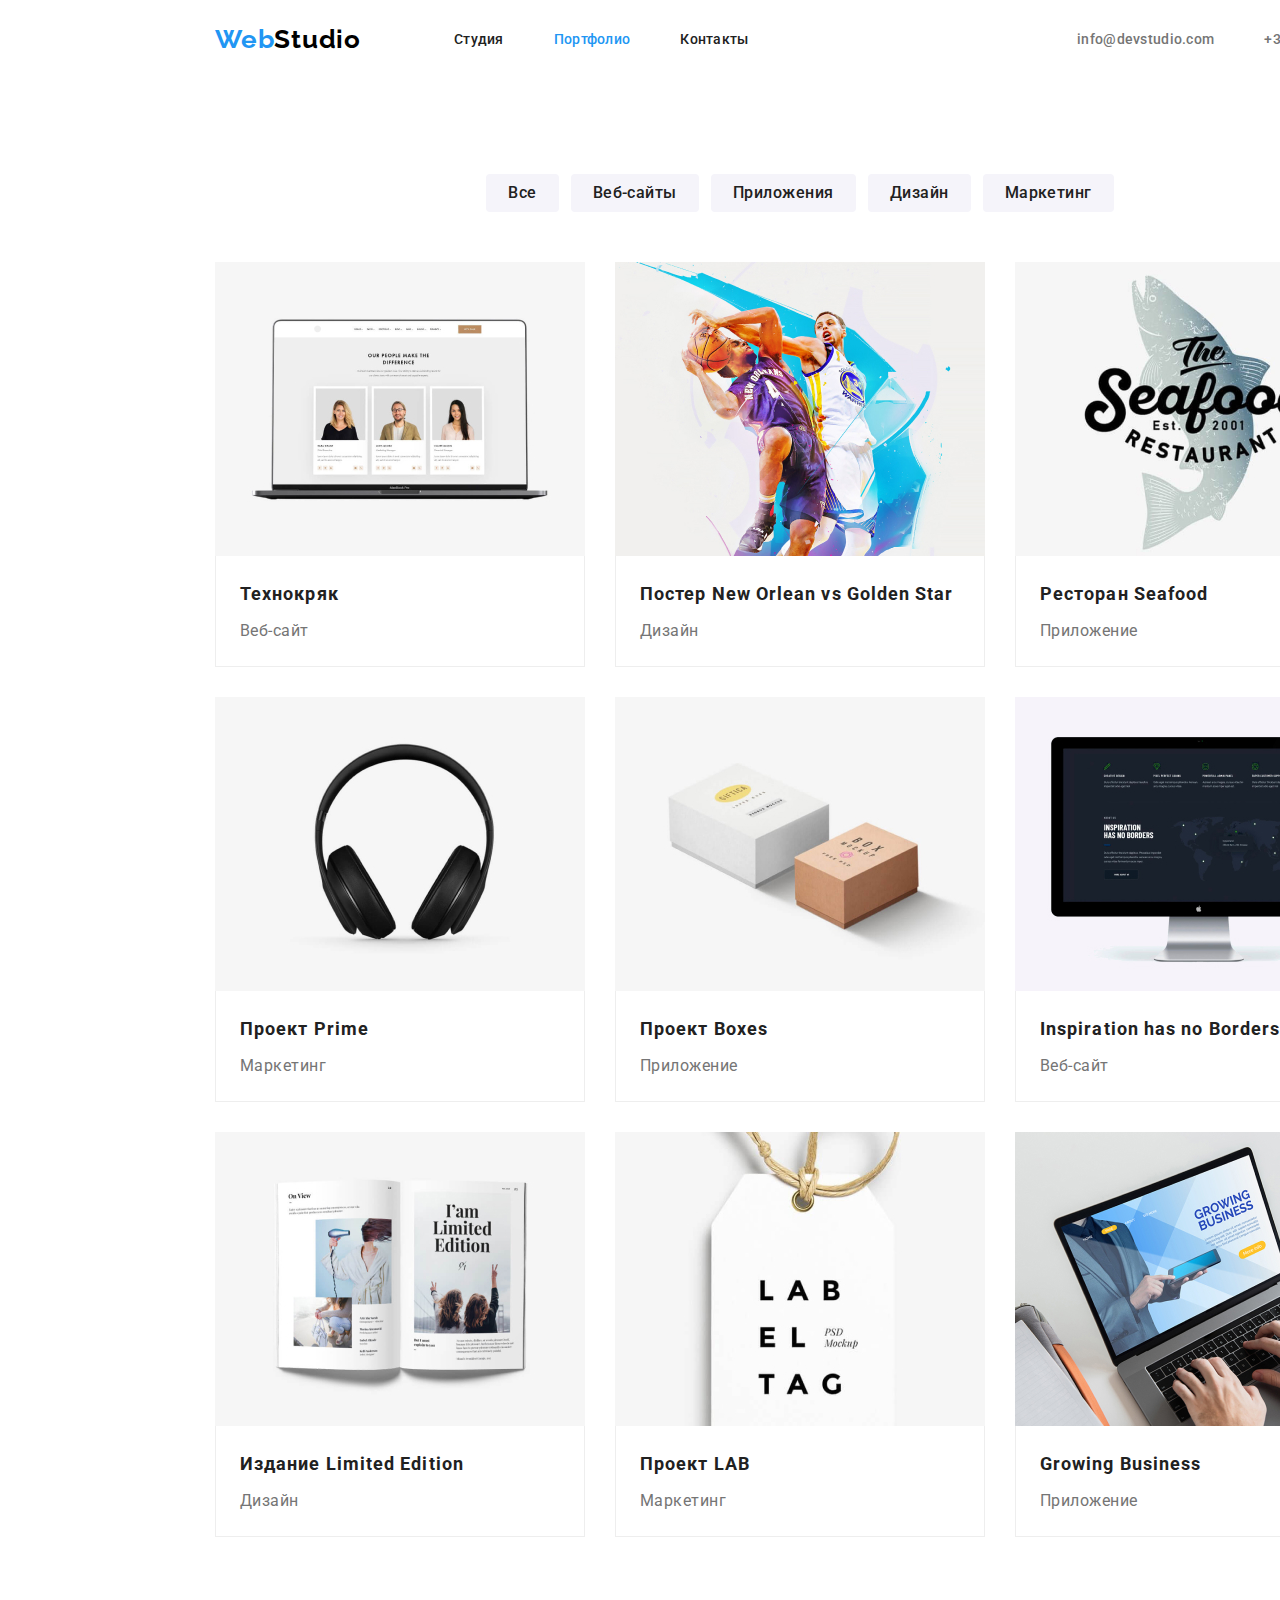
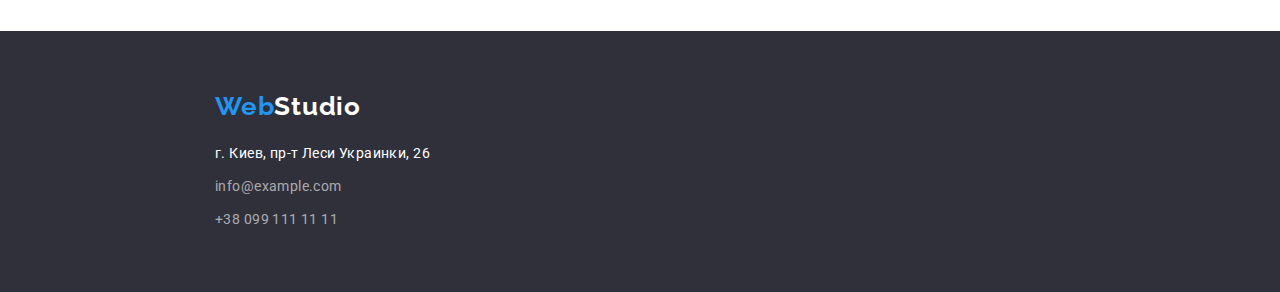
==== portfolio.html @ 9c1796bc "Перенесення файлів попереднього проекту" ====
<!DOCTYPE html>
<html lang="ru">
<head>
    <meta charset="UTF-8">
    <meta name="viewport" content="width=device-width, initial-scale=1.0">
    <title>WebStudio</title>
    <link rel="preconnect" href="https://fonts.gstatic.com">
    <link href="https://fonts.googleapis.com/css2?family=Raleway:wght@700&family=Roboto:wght@400;500;700;900&display=swap" rel="stylesheet">
    <link rel="stylesheet" href="https://cdnjs.cloudflare.com/ajax/libs/modern-normalize/1.0.0/modern-normalize.min.css" />
    <link rel="stylesheet" href="./css/styles.css">
</head>
    <body>
        <header class="header">
            <div class="container">
                <nav class="site-nav">
                    <a class="logo link" href="./" aria-label="Логотип сайта Веб Студио"><span class="logo-first">Web</span><span class="logo-second">Studio</span></a>
                    <ul class="navigation-list list">
                        <li class="navigation-list-item"><a class="navigation-list-link link" href="./index.html">Студия</a></li>
                        <li class="navigation-list-item"><a class="navigation-list-link active link" href="./portfolio.html">Портфолио</a></li>
                        <li class="navigation-list-item"><a class="navigation-list-link link" href="#">Контакты</a></li>
                    </ul>
                </nav>
                <address class="address">
                    <ul  class="address-list-header list">
                        <li class="address-list-item"><a class="address-list-link link" href="mailto:info@devstudio.com">info@devstudio.com </a></li>
                        <li class="address-list-item"><a class="address-list-link link" href="tel:+380961111111"> +38 096 111 11 11</a></li>
                    </ul>  
                </address>
            </div>
        </header>
        <main>
            <section class="portfolio-section">
                <div class="container">
                    <h1 class="visually-hidden">Наши работы</h1> <!--!!!!Після стилізації видалити атрибут hidden-->
                    <div class="portfolio-nav">
                        <button class="portfolio-button button" type="button">Все</button>
                        <button class="portfolio-button button" type="button">Веб-сайты</button>
                        <button class="portfolio-button button" type="button">Приложения</button>
                        <button class="portfolio-button button" type="button">Дизайн</button>
                        <button class="portfolio-button button" type="button">Маркетинг</button>               
                    </div>
                    <ul class="portfolio-list list">
                        <li class="portfolio-list-item">
                            <div class="portfolio-card-thumb">
                                <a class="portfolio-list-link link" href="#">
                                    <img class="portfolio-img" src="./images/portfolio/001_tehnokryak.jpg" alt="Сайт Технокряк" width="370">
                                    <!--<p class="portfolio-description">Технокряк это современная площадка распространения коронавируса.
                                        Компании используют эту платформу для цифрового шпионажа и
                                        атак на защищённые сервера конкурентов.
                                    </p> -->
                                    <div class="portfolio-card-content">
                                        <h2 class="portfolio-title">Технокряк</h2>
                                        <p class="portfolio-type">Веб-сайт</p>
                                    </div>
                                </a>
                            </div>
                        </li>
                        <li class="portfolio-list-item">
                            <div class="portfolio-card-thumb">
                                <a class="portfolio-list-link link" href="#">
                                    <img class="portfolio-img" src="./images/portfolio/002_new_orlean_vs_golden_star.jpg" alt="Постер" width="370">
                                    <!-- <p class="portfolio-description">
                                        Lorem ipsum dolor, sit amet consectetur adipisicing elit.
                                        Porro quos at voluptatem quis accusantium sunt esse libero
                                        laboriosam, itaque dolorem.
                                    </p> -->
                                    <div class="portfolio-card-content">
                                        <h2 class="portfolio-title">Постер New Orlean vs Golden Star</h2>
                                        <p class="portfolio-type">Дизайн</p>
                                    </div>
                                </a>
                            </div>
                        </li>
                        <li class="portfolio-list-item">
                            <div class="portfolio-card-thumb">
                                <a class="portfolio-list-link link" href="#">
                                    <img class="portfolio-img" src="./images/portfolio/003_seafood.jpg" alt="Ресторан Seafood" width="370">
                                    <!-- <p class="portfolio-description">
                                        Lorem ipsum dolor sit, amet consectetur adipisicing elit.
                                        Saepe, cum amet. Accusantium reprehenderit sapiente suscipit.
                                        Amet voluptatibus illum unde deleniti.
                                    </p>  -->
                                    <div class="portfolio-card-content">
                                        <h2 class="portfolio-title">Ресторан Seafood</h2>
                                        <p class="portfolio-type">Приложение</p>
                                    </div>
                                </a>
                            </div>
                        </li>
                        <li class="portfolio-list-item">
                            <div class="portfolio-card-thumb">
                                <a class="portfolio-list-link link" href="#">
                                    <img class="portfolio-img" src="./images/portfolio/004_prime.jpg" alt="Наушники" width="370">
                                    <!-- <p class="portfolio-description">
                                        Lorem ipsum dolor sit amet consectetur adipisicing elit.
                                        Ab corporis sed voluptas aut cupiditate repellendus non facere 
                                        saepe optio ipsum.
                                    </p> -->
                                    <div class="portfolio-card-content">
                                        <h2 class="portfolio-title">Проект Prime</h2>
                                        <p class="portfolio-type">Маркетинг</p>
                                    </div>
                                </a>
                            </div>
                        </li>
                        <li class="portfolio-list-item">
                            <div class="portfolio-card-thumb">
                                <a class="portfolio-list-link link" href="#">
                                    <img class="portfolio-img" src="./images/portfolio/005_boxes.jpg" alt="Боксы" width="370">
                                     <!-- <p class="portfolio-description">
                                        Lorem, ipsum dolor sit amet consectetur adipisicing elit.
                                        Sequi molestias expedita ratione quia dignissimos molestiae
                                        eius officia sed necessitatibus! Eum.
                                    </p> -->
                                    <div class="portfolio-card-content">
                                        <h2 class="portfolio-title">Проект Boxes</h2>
                                        <p class="portfolio-type">Приложение</p>
                                    </div>
                                </a>
                            </div>
                        </li>
                        <li class="portfolio-list-item">
                            <div class="portfolio-card-thumb">
                                <a class="portfolio-list-link link" href="">
                                    <img class="portfolio-img" src="./images/portfolio/006_Inspiration_has_no_borders.jpg" alt="Сайт Inspiration has no Borders" width="370">
                                    <!-- <p class="portfolio-description">Lorem ipsum dolor sit amet consectetur adipisicing elit.
                                        Neque dolores consequuntur quisquam facilis repudiandae
                                        alias molestias quas animi iste voluptatum!
                                    </p> -->
                                    <div class="portfolio-card-content">
                                        <h2 class="portfolio-title">Inspiration has no Borders</h2>
                                        <p class="portfolio-type">Веб-сайт</p>
                                    </div>
                                </a>
                            </div>
                        </li>
                        <li class="portfolio-list-item">
                            <div class="portfolio-card-thumb">
                                <a class="portfolio-list-link link" href="">
                                    <img class="portfolio-img" src="./images/portfolio/007_limited_edition.jpg" alt="Издание Limited Edition" width="370">
                                    <!-- <p class="portfolio-description">Lorem ipsum dolor sit amet consectetur, adipisicing elit. 
                                    Necessitatibus sit repudiandae quas non tempore ducimus 
                                    asperiores cum aperiam, error magni.
                                    </p> -->
                                    <div class="portfolio-card-content">
                                        <h2 class="portfolio-title">Издание Limited Edition</h2>
                                        <p class="portfolio-type">Дизайн</p>
                                    </div>
                                </a>
                            </div>
                        </li>
                        <li class="portfolio-list-item">
                            <div class="portfolio-card-thumb">
                                <a class="portfolio-list-link link" href="#">
                                    <img class="portfolio-img" src="./images/portfolio/008_lab.jpg" alt="Проект LAB" width="370">
                                    <!-- <p class="portfolio-description">Lorem ipsum dolor sit amet consectetur adipisicing elit.
                                         Vel quod similique rem necessitatibus fugit temporibus 
                                         reiciendis quia dicta autem rerum.
                                        </p> -->
                                    <div class="portfolio-card-content">
                                        <h2 class="portfolio-title">Проект LAB</h2>
                                        <p class="portfolio-type">Маркетинг</p>
                                    </div>
                                </a>
                            </div>
                        </li>
                        <li class="portfolio-list-item">
                            <div class="portfolio-card-thumb">
                                <a class="portfolio-list-link link" href="#">
                                    <img class="portfolio-img" src="./images/portfolio/009_growing_business.jpg" alt="Приложение Growing Business" width="370">
                                    <!-- <p class="portfolio-description">Lorem ipsum dolor sit amet consectetur adipisicing elit.
                                        Iusto molestiae vitae vero excepturi voluptatum numquam
                                        deleniti? Nostrum fuga incidunt quisquam!</p> -->
                                    <div class="portfolio-card-content">
                                        <h2 class="portfolio-title">Growing Business</h2>
                                        <p class="portfolio-type">Приложение</p>
                                    </div>
                                </a>
                            </div>
                        </li>
                    </ul>
                </div>
            </section>
        </main>
        <footer class="footer">
            <div class="container">
                <a  class="logo link" href="/" aria-label="Логотип сайта Веб Студио"><span class="logo-first">Web</span><span class="logo-second-dark">Studio</span></a>
                <address  class="address">
                    <ul class="addres-list-footer list">
                        <li class="addres-list-item"><a class="address-footer-link location link" href="https://goo.gl/maps/J2ixgFmDZ8d1wvZj8">г. Киев, пр-т Леси Украинки, 26</a></li>
                        <li class="addres-list-item"><a class="address-footer-link link" href="mailto:info@example.com">info@example.com</a></li>
                        <li class="addres-list-item"><a class="address-footer-link link" href="tel:+380991111111">+38 099 111 11 11</a></li>
                    </ul>
                </address>
            </div>
        </footer>
    </body>
</html>
---- css/styles.css ----
:root {
    --accent-color: #2196F3; /*( частина логотипу,hover по посиланнях тобто акцент)*/
    --logo-color: #000000; /*частина логотипу (світлий фон)*/
    --heading-color: #212121; /*(h2, h3, посилання, текст на кнопках портфоліо) */
    --main-color: #757575; /*(посилання на e-mail, абзаци)*/
    --main-color-dark-backgr: #ffffff; /*(h1, кнопка "заказать услугу", рядок адреси, частина логотипу на темному фоні)*/
    --backgr-color-first: #2F303A; /*(footer, hero)*/
    --backgr-color-second: #F5F4FA; /*(section "Our command",  кнопки портфоліо)*/
    --addres-second-color: rgba(255, 255, 255, 0.6); /*(емейл і телефон футера)*/
    --main-font: 'Roboto', Roboto, sans-serif; /*головний шрифт для всього тексту*/
    --secondary-font: 'Raleway', Raleway, sans-serif; /*вторинний шрифт для логотипу*/
    --card-set-specialization: 30px; /*Відстань між карточками блоку "Чим ми займаємося"*/
    --card-set-our-command: 30px; /*Відстань між карточками блоку "Наша команда"*/
    --card-set-portfolio: 30px; /*Відстань між карточками блоку */
}

body {
         color: var(--main-color);
        font-family: var(--main-font);
        background: #e5e5e5;
}

.list {
        list-style: none;
        margin: 0;
        padding: 0;
}

.link {
        text-decoration: none;
        color: var(--main-color);
}

.button {
        font-family: var(--main-font);
        border: 0;
        border-radius: 4px;
}

.visually-hidden {
        position: absolute;
        width: 1px;
        height: 1px;
        margin: -1px;
        border: 0;
        padding: 0;
        white-space: nowrap;
        clip-path: inset(100%);
        clip: rect(0 0 0 0);
        overflow: hidden;
      }

h1,
h2,
h3,
h4,
h5,
h6{
        margin: 0;
}

ul,
ol {
        margin: 0;
        padding: 0;
}

p {
        margin: 0;
}

img {
        display: block;
        max-width: 100%;
        height: auto;
}

.container {
        width: 1600px;
        margin: 0 auto;
        padding: 0 215px;
        display: flex;
        /*justify-content: center;*/
        align-items: center;
        background: #ffffff ;
}

/* ============== HEADER ============== */

.header > .container {
        display: flex;
        padding-top: 24px;
        padding-bottom: 25px;
}

.site-nav {
        display: flex;
        align-items: center;
}

.navigation-list {
        display: flex;
}

.address-list-header {
        display: flex;
        align-items: center;
}

.header .logo {
        margin-right: 93px;
}

.address {
        font-style: normal;
}

.navigation-list-item:not(:last-child) {
        margin-right: 50px;
}
.header .address-list-item:not(:last-child) {
        margin-right: 50px;
}

.header .address {
        margin-left: auto;
        /*margin-right: 215px;*/
}

.logo {
        color: var(--logo-color);
        font-family: var(--secondary-font);
        font-weight: bold;
        font-size: 26px;
        line-height: 1.192;
        letter-spacing: 0.03em;
}

.logo-first {
        color: var(--accent-color);
}

.navigation-list-link,
.address-list-link {
        font-weight: 500;
        font-size: 14px;
        line-height: 1.143;
        letter-spacing: 0.02em;      
 }

.navigation-list-link{
        color: var(--heading-color);
}

.address-list-link {
        color: var(--main-color);
}

.navigation-list-link:hover,
.navigation-list-link:focus,
.address-list-link:hover,
.address-list-link:focus {
         color: var(--accent-color);
}

.navigation-list-link.active {
        color: var(--accent-color);
}


/* ============== END HEADER ============== */

/* ============== HERO SECTION ============== */

.hero-section > .container {
                background-color: var(--backgr-color-first);
                flex-direction: column;
}

.hero-title {
        font-weight: 900;
        font-size: 44px;
        line-height: 1.364;
        text-align: center;
        letter-spacing: 0.06em;
        text-transform: uppercase;
        color: var(--main-color-dark-backgr);
        margin-top: 200px;
        margin-bottom: 30px;

}

.hero-button {
        font-weight: 500;
        font-size: 16px;
        line-height: 1.625;
        text-align: center;
        letter-spacing: 0.03em;
        min-width: 200px;
        height: 50px;   
        box-shadow: 0px 4px 4px rgba(0, 0, 0, 0.15);
        cursor: pointer;
        padding: 10px 32px;
        color: var(--main-color-dark-backgr);
        background-color: var(--accent-color);
        margin-bottom: 200px;
}

/* ============== HERO SECTION END ============== */

/* ============== ADVANTAGES SECTION ============== */
.advantages-list {
        display: flex;
        padding-top: 94px;
        padding-bottom: 94px;
}

.advantages-list-item {
        padding: 3px;
        font-size: 14px;
        letter-spacing: 0.03em;
}

.advantages-list-item:not(:last-child) {
        margin-right: 30px;
}

.advantages-title {
        font-weight: 700;
        line-height: 1.142;
        text-transform: uppercase;
        color: var(--heading-color);
        margin-bottom: 10px;
}

.advantages-description {
        font-weight: 400;
        line-height: 1.714;
}

/* ============== ADVANTAGES SECTION END ============== */

/* ============== SPECIALIZATION SECTION ============== */

.specialization-section > .container {
        flex-direction: column;
        padding-bottom: 94px;
}
.specialization-list {
        display: flex;
        /*width:75%;*/
        /*margin-top: 50px; */
        justify-content: center;
        flex-wrap: wrap;
        margin-left: calc(-1*var(--card-set-specialization));
        margin-top: calc(-1*var(--card-set-specialization));    
}

.specialization-list-item {
        flex-basis: calc(100%/3 - var(--card-set-specialization));
        margin-left: var(--card-set-specialization);
        margin-top: var(--card-set-specialization);
}

.specialization-title,
.our-command-title {
        font-weight: 700;
        font-size: 36px;
        line-height: 1.167;
        text-align: center;
        letter-spacing: 0.03em;
        color: var(--heading-color);
}

.specialization-title {
        margin-bottom: 50px;
}
 
/* ============== SPECIALIZATION SECTION END ============== */

/* ============== OUR COMAND ============== */

.our-command-section > .container{
        background-color: var(--backgr-color-second);
        padding-top: 94px;
        padding-bottom: 94px;
        flex-direction: column;
}

.our-command-list {
          display: flex;
          justify-content: center;
          flex-wrap: wrap;
          margin-left: calc(-1*var(--card-set-our-command));
          margin-top: calc(-1*var(--card-set-our-command));
}

.our-command-list-item {
        background-color: var(--main-color-dark-backgr);
        flex-basis: calc(100%/4 - var(--card-set-our-command));
        margin-left: var(--card-set-our-command);
        margin-top: var(--card-set-our-command);
        box-shadow: 0px 1px 3px rgba(0, 0, 0, 0.12), 0px 1px 1px rgba(0, 0, 0, 0.14), 0px 2px 1px rgba(0, 0, 0, 0.2);
        border-radius: 0px 0px 4px 4px;

}

.our-command-card-content {
        padding: 30px 10px;
}

.our-command-title {
        margin-bottom:50px;
}

.our-specialist-name {
        margin-bottom: 10px;
        font-weight: 500;
        color: var(--heading-color);
}

.our-specialist-specialization {
        font-weight: 400;
}

.our-specialist-name,
.our-specialist-specialization {
        font-size: 16px;
        line-height: 1.188;
        text-align: center;
        letter-spacing: 0.03em;
}

/* ============== OUR COMAND END ============== */

/* ============== FOOTER ============== */
.footer > .container {
        background-color: var(--backgr-color-first);
        flex-direction: column;
        align-items: flex-start;
        padding-top: 60px;
        padding-bottom: 60px;
}
.footer .logo {
       margin-bottom: 20px;
}

.footer .addres-list-item:not(:last-child) {
        margin-bottom: 9px;
}

.logo-second-dark {
        color: var(--main-color-dark-backgr);
}

.address-footer-link {
        font-weight: 400;
        font-size: 14px;
        line-height: 1.714;
        letter-spacing: 0.03em;
        color: var(--addres-second-color);
}

.location {
        color: var(--main-color-dark-backgr);
}
/* ============== FOOTER END ============== */

/* ============== PORTFOLIO.HTML ============== */
.portfolio-section .container {
        padding-top: 94px;
        padding-bottom: 94px;
        flex-direction: column;
        align-items: center;
}
.portfolio-nav{
        margin-left: 8px;
        margin-bottom: 50px;
}

.portfolio-button {
        color: var(--heading-color);
        background-color: var(--backgr-color-second);
        padding: 6px 22px;
        font-weight: 500;
        font-size: 16px;
        line-height: 1.625;
        text-align: center;
        letter-spacing: 0.03em;
        margin-right: 8px;
}

.portfolio-button:hover,
.portfolio-button:focus {
        background-color: var(--accent-color);
        color: var(--main-color-dark-backgr);
        box-shadow: 0px 3px 1px rgba(0, 0, 0, 0.1), 0px 1px 2px rgba(0, 0, 0, 0.08), 0px 2px 2px rgba(0, 0, 0, 0.12);
}

/*.portfolio-description {
        font-weight: 400;
        font-size: 18px;
        line-height: 1.556;
        letter-spacing: 0.03em;
        color: var(--main-color-dark-backgr);
        background-color: var(--accent-color);
} */
.portfolio-list {
        display: flex;
        justify-content: center;
        flex-wrap: wrap;
        margin-left: calc(-1*var(--card-set-portfolio));
        margin-top: calc(-1*var(--card-set-portfolio));
}

.portfolio-list-item {
        flex-basis: calc(100%/3 - var(--card-set-portfolio));
        margin-left: var(--card-set-portfolio);
        margin-top: var(--card-set-portfolio);
}

.portfolio-card-content {
        padding: 20px 24px;
        border: 1px solid #EEEEEE;
        border-top-width: 0;
        box-sizing: border-box;
}

.portfolio-title {
        margin-bottom: 4px;
        font-weight: 700;
        font-size: 18px;
        line-height: 2;
        letter-spacing: 0.06em;
        color: var(--heading-color);
}

.portfolio-type {
        font-weight: 400;
        font-size: 16px;
        line-height: 1.875;
        letter-spacing: 0.03em;

}

/* ============== PORTFOLIO.HTML END ============== */
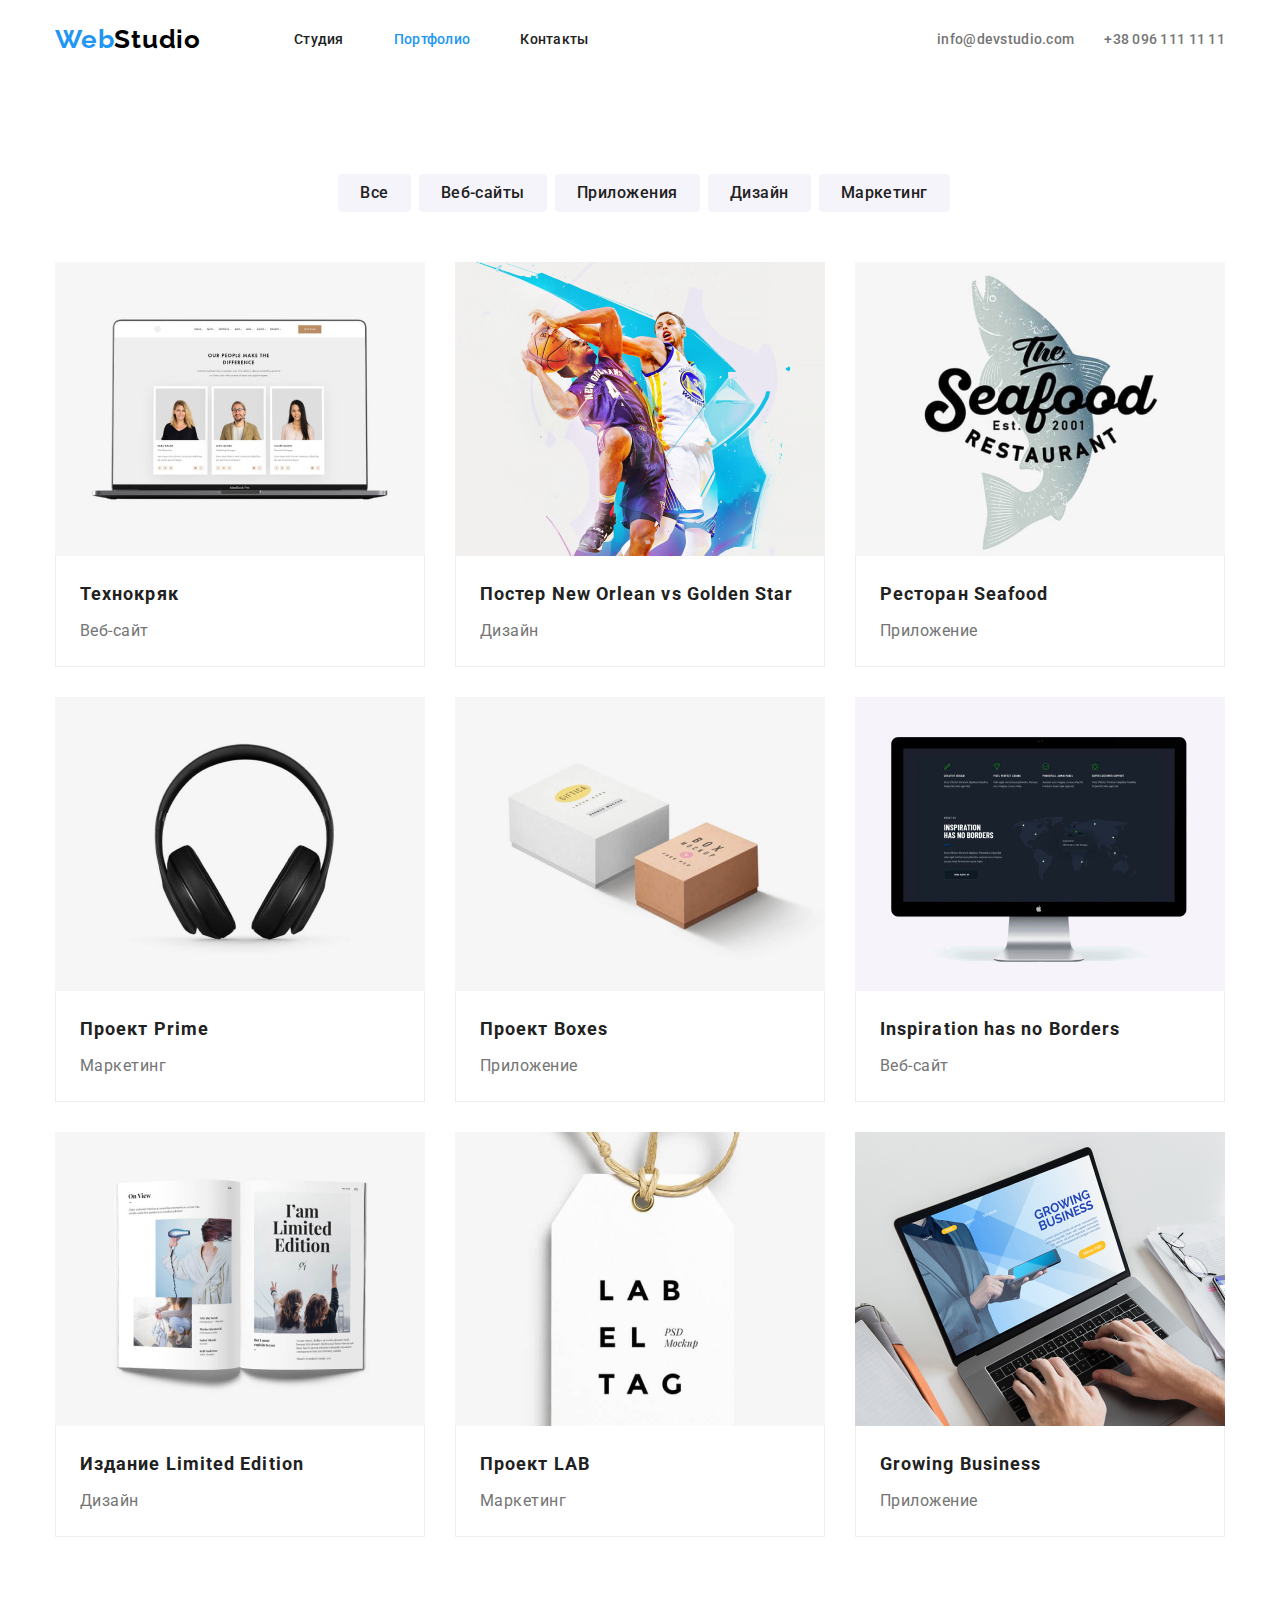
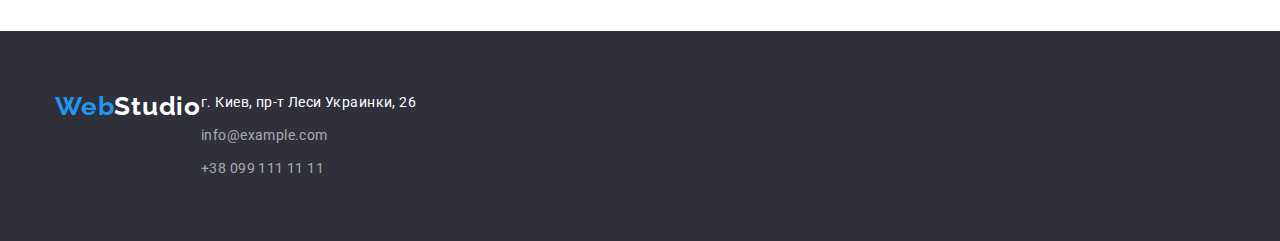
==== commit 256cb359: "Додає зміни по зауваженнях до попередньої роботи" ====
--- a/portfolio.html
+++ b/portfolio.html
@@ -31,7 +31,7 @@
         <main>
             <section class="portfolio-section">
                 <div class="container">
-                    <h1 class="visually-hidden">Наши работы</h1> <!--!!!!Після стилізації видалити атрибут hidden-->
+                    <h1 class="visually-hidden">Наши работы</h1>
                     <div class="portfolio-nav">
                         <button class="portfolio-button button" type="button">Все</button>
                         <button class="portfolio-button button" type="button">Веб-сайты</button>
@@ -41,142 +41,124 @@
                     </div>
                     <ul class="portfolio-list list">
                         <li class="portfolio-list-item">
-                            <div class="portfolio-card-thumb">
-                                <a class="portfolio-list-link link" href="#">
-                                    <img class="portfolio-img" src="./images/portfolio/001_tehnokryak.jpg" alt="Сайт Технокряк" width="370">
-                                    <!--<p class="portfolio-description">Технокряк это современная площадка распространения коронавируса.
-                                        Компании используют эту платформу для цифрового шпионажа и
-                                        атак на защищённые сервера конкурентов.
-                                    </p> -->
-                                    <div class="portfolio-card-content">
-                                        <h2 class="portfolio-title">Технокряк</h2>
-                                        <p class="portfolio-type">Веб-сайт</p>
-                                    </div>
-                                </a>
-                            </div>
+                            <a class="portfolio-list-link link" href="#">
+                                <img class="portfolio-img" src="./images/portfolio/001_tehnokryak.jpg" alt="Сайт Технокряк" width="370">
+                                <!--<p class="portfolio-description">Технокряк это современная площадка распространения коронавируса.
+                                    Компании используют эту платформу для цифрового шпионажа и
+                                    атак на защищённые сервера конкурентов.
+                                </p> -->
+                                <div class="portfolio-card-content">
+                                    <h2 class="portfolio-title">Технокряк</h2>
+                                    <p class="portfolio-type">Веб-сайт</p>
+                                </div>
+                            </a>
                         </li>
                         <li class="portfolio-list-item">
-                            <div class="portfolio-card-thumb">
-                                <a class="portfolio-list-link link" href="#">
-                                    <img class="portfolio-img" src="./images/portfolio/002_new_orlean_vs_golden_star.jpg" alt="Постер" width="370">
-                                    <!-- <p class="portfolio-description">
-                                        Lorem ipsum dolor, sit amet consectetur adipisicing elit.
-                                        Porro quos at voluptatem quis accusantium sunt esse libero
-                                        laboriosam, itaque dolorem.
-                                    </p> -->
-                                    <div class="portfolio-card-content">
-                                        <h2 class="portfolio-title">Постер New Orlean vs Golden Star</h2>
-                                        <p class="portfolio-type">Дизайн</p>
-                                    </div>
-                                </a>
-                            </div>
+                            <a class="portfolio-list-link link" href="#">
+                                <img class="portfolio-img" src="./images/portfolio/002_new_orlean_vs_golden_star.jpg" alt="Постер" width="370">
+                                <!-- <p class="portfolio-description">
+                                    Lorem ipsum dolor, sit amet consectetur adipisicing elit.
+                                    Porro quos at voluptatem quis accusantium sunt esse libero
+                                    laboriosam, itaque dolorem.
+                                </p> -->
+                                <div class="portfolio-card-content">
+                                    <h2 class="portfolio-title">Постер New Orlean vs Golden Star</h2>
+                                    <p class="portfolio-type">Дизайн</p>
+                                </div>
+                            </a>
                         </li>
                         <li class="portfolio-list-item">
-                            <div class="portfolio-card-thumb">
-                                <a class="portfolio-list-link link" href="#">
-                                    <img class="portfolio-img" src="./images/portfolio/003_seafood.jpg" alt="Ресторан Seafood" width="370">
-                                    <!-- <p class="portfolio-description">
-                                        Lorem ipsum dolor sit, amet consectetur adipisicing elit.
-                                        Saepe, cum amet. Accusantium reprehenderit sapiente suscipit.
-                                        Amet voluptatibus illum unde deleniti.
-                                    </p>  -->
-                                    <div class="portfolio-card-content">
-                                        <h2 class="portfolio-title">Ресторан Seafood</h2>
-                                        <p class="portfolio-type">Приложение</p>
-                                    </div>
-                                </a>
-                            </div>
+                            <a class="portfolio-list-link link" href="#">
+                                <img class="portfolio-img" src="./images/portfolio/003_seafood.jpg" alt="Ресторан Seafood" width="370">
+                                <!-- <p class="portfolio-description">
+                                    Lorem ipsum dolor sit, amet consectetur adipisicing elit.
+                                    Saepe, cum amet. Accusantium reprehenderit sapiente suscipit.
+                                    Amet voluptatibus illum unde deleniti.
+                                </p>  -->
+                                <div class="portfolio-card-content">
+                                    <h2 class="portfolio-title">Ресторан Seafood</h2>
+                                    <p class="portfolio-type">Приложение</p>
+                                </div>
+                            </a>
                         </li>
                         <li class="portfolio-list-item">
-                            <div class="portfolio-card-thumb">
-                                <a class="portfolio-list-link link" href="#">
-                                    <img class="portfolio-img" src="./images/portfolio/004_prime.jpg" alt="Наушники" width="370">
-                                    <!-- <p class="portfolio-description">
-                                        Lorem ipsum dolor sit amet consectetur adipisicing elit.
-                                        Ab corporis sed voluptas aut cupiditate repellendus non facere 
-                                        saepe optio ipsum.
-                                    </p> -->
-                                    <div class="portfolio-card-content">
-                                        <h2 class="portfolio-title">Проект Prime</h2>
-                                        <p class="portfolio-type">Маркетинг</p>
-                                    </div>
-                                </a>
-                            </div>
+                            <a class="portfolio-list-link link" href="#">
+                                <img class="portfolio-img" src="./images/portfolio/004_prime.jpg" alt="Наушники" width="370">
+                                <!-- <p class="portfolio-description">
+                                    Lorem ipsum dolor sit amet consectetur adipisicing elit.
+                                    Ab corporis sed voluptas aut cupiditate repellendus non facere 
+                                    saepe optio ipsum.
+                                </p> -->
+                                <div class="portfolio-card-content">
+                                    <h2 class="portfolio-title">Проект Prime</h2>
+                                    <p class="portfolio-type">Маркетинг</p>
+                                </div>
+                            </a>
                         </li>
                         <li class="portfolio-list-item">
-                            <div class="portfolio-card-thumb">
-                                <a class="portfolio-list-link link" href="#">
-                                    <img class="portfolio-img" src="./images/portfolio/005_boxes.jpg" alt="Боксы" width="370">
-                                     <!-- <p class="portfolio-description">
-                                        Lorem, ipsum dolor sit amet consectetur adipisicing elit.
-                                        Sequi molestias expedita ratione quia dignissimos molestiae
-                                        eius officia sed necessitatibus! Eum.
-                                    </p> -->
-                                    <div class="portfolio-card-content">
-                                        <h2 class="portfolio-title">Проект Boxes</h2>
-                                        <p class="portfolio-type">Приложение</p>
-                                    </div>
-                                </a>
-                            </div>
+                            <a class="portfolio-list-link link" href="#">
+                                <img class="portfolio-img" src="./images/portfolio/005_boxes.jpg" alt="Боксы" width="370">
+                                    <!-- <p class="portfolio-description">
+                                    Lorem, ipsum dolor sit amet consectetur adipisicing elit.
+                                    Sequi molestias expedita ratione quia dignissimos molestiae
+                                    eius officia sed necessitatibus! Eum.
+                                </p> -->
+                                <div class="portfolio-card-content">
+                                    <h2 class="portfolio-title">Проект Boxes</h2>
+                                    <p class="portfolio-type">Приложение</p>
+                                </div>
+                            </a>
                         </li>
                         <li class="portfolio-list-item">
-                            <div class="portfolio-card-thumb">
-                                <a class="portfolio-list-link link" href="">
-                                    <img class="portfolio-img" src="./images/portfolio/006_Inspiration_has_no_borders.jpg" alt="Сайт Inspiration has no Borders" width="370">
-                                    <!-- <p class="portfolio-description">Lorem ipsum dolor sit amet consectetur adipisicing elit.
-                                        Neque dolores consequuntur quisquam facilis repudiandae
-                                        alias molestias quas animi iste voluptatum!
-                                    </p> -->
-                                    <div class="portfolio-card-content">
-                                        <h2 class="portfolio-title">Inspiration has no Borders</h2>
-                                        <p class="portfolio-type">Веб-сайт</p>
-                                    </div>
-                                </a>
-                            </div>
+                            <a class="portfolio-list-link link" href="">
+                                <img class="portfolio-img" src="./images/portfolio/006_Inspiration_has_no_borders.jpg" alt="Сайт Inspiration has no Borders" width="370">
+                                <!-- <p class="portfolio-description">Lorem ipsum dolor sit amet consectetur adipisicing elit.
+                                    Neque dolores consequuntur quisquam facilis repudiandae
+                                    alias molestias quas animi iste voluptatum!
+                                </p> -->
+                                <div class="portfolio-card-content">
+                                    <h2 class="portfolio-title">Inspiration has no Borders</h2>
+                                    <p class="portfolio-type">Веб-сайт</p>
+                                </div>
+                            </a>
                         </li>
                         <li class="portfolio-list-item">
-                            <div class="portfolio-card-thumb">
-                                <a class="portfolio-list-link link" href="">
-                                    <img class="portfolio-img" src="./images/portfolio/007_limited_edition.jpg" alt="Издание Limited Edition" width="370">
-                                    <!-- <p class="portfolio-description">Lorem ipsum dolor sit amet consectetur, adipisicing elit. 
-                                    Necessitatibus sit repudiandae quas non tempore ducimus 
-                                    asperiores cum aperiam, error magni.
-                                    </p> -->
-                                    <div class="portfolio-card-content">
-                                        <h2 class="portfolio-title">Издание Limited Edition</h2>
-                                        <p class="portfolio-type">Дизайн</p>
-                                    </div>
-                                </a>
-                            </div>
+                            <a class="portfolio-list-link link" href="">
+                                <img class="portfolio-img" src="./images/portfolio/007_limited_edition.jpg" alt="Издание Limited Edition" width="370">
+                                <!-- <p class="portfolio-description">Lorem ipsum dolor sit amet consectetur, adipisicing elit. 
+                                Necessitatibus sit repudiandae quas non tempore ducimus 
+                                asperiores cum aperiam, error magni.
+                                </p> -->
+                                <div class="portfolio-card-content">
+                                    <h2 class="portfolio-title">Издание Limited Edition</h2>
+                                    <p class="portfolio-type">Дизайн</p>
+                                </div>
+                            </a>
                         </li>
                         <li class="portfolio-list-item">
-                            <div class="portfolio-card-thumb">
-                                <a class="portfolio-list-link link" href="#">
-                                    <img class="portfolio-img" src="./images/portfolio/008_lab.jpg" alt="Проект LAB" width="370">
-                                    <!-- <p class="portfolio-description">Lorem ipsum dolor sit amet consectetur adipisicing elit.
-                                         Vel quod similique rem necessitatibus fugit temporibus 
-                                         reiciendis quia dicta autem rerum.
-                                        </p> -->
-                                    <div class="portfolio-card-content">
-                                        <h2 class="portfolio-title">Проект LAB</h2>
-                                        <p class="portfolio-type">Маркетинг</p>
-                                    </div>
-                                </a>
-                            </div>
+                            <a class="portfolio-list-link link" href="#">
+                                <img class="portfolio-img" src="./images/portfolio/008_lab.jpg" alt="Проект LAB" width="370">
+                                <!-- <p class="portfolio-description">Lorem ipsum dolor sit amet consectetur adipisicing elit.
+                                        Vel quod similique rem necessitatibus fugit temporibus 
+                                        reiciendis quia dicta autem rerum.
+                                    </p> -->
+                                <div class="portfolio-card-content">
+                                    <h2 class="portfolio-title">Проект LAB</h2>
+                                    <p class="portfolio-type">Маркетинг</p>
+                                </div>
+                            </a>
                         </li>
                         <li class="portfolio-list-item">
-                            <div class="portfolio-card-thumb">
-                                <a class="portfolio-list-link link" href="#">
-                                    <img class="portfolio-img" src="./images/portfolio/009_growing_business.jpg" alt="Приложение Growing Business" width="370">
-                                    <!-- <p class="portfolio-description">Lorem ipsum dolor sit amet consectetur adipisicing elit.
-                                        Iusto molestiae vitae vero excepturi voluptatum numquam
-                                        deleniti? Nostrum fuga incidunt quisquam!</p> -->
-                                    <div class="portfolio-card-content">
-                                        <h2 class="portfolio-title">Growing Business</h2>
-                                        <p class="portfolio-type">Приложение</p>
-                                    </div>
-                                </a>
-                            </div>
+                            <a class="portfolio-list-link link" href="#">
+                                <img class="portfolio-img" src="./images/portfolio/009_growing_business.jpg" alt="Приложение Growing Business" width="370">
+                                <!-- <p class="portfolio-description">Lorem ipsum dolor sit amet consectetur adipisicing elit.
+                                    Iusto molestiae vitae vero excepturi voluptatum numquam
+                                    deleniti? Nostrum fuga incidunt quisquam!</p> -->
+                                <div class="portfolio-card-content">
+                                    <h2 class="portfolio-title">Growing Business</h2>
+                                    <p class="portfolio-type">Приложение</p>
+                                </div>
+                            </a>
                         </li>
                     </ul>
                 </div>
@@ -184,7 +166,7 @@
         </main>
         <footer class="footer">
             <div class="container">
-                <a  class="logo link" href="/" aria-label="Логотип сайта Веб Студио"><span class="logo-first">Web</span><span class="logo-second-dark">Studio</span></a>
+                <a  class="logo link" href="./" aria-label="Логотип сайта Веб Студио"><span class="logo-first">Web</span><span class="logo-second-dark">Studio</span></a>
                 <address  class="address">
                     <ul class="addres-list-footer list">
                         <li class="addres-list-item"><a class="address-footer-link location link" href="https://goo.gl/maps/J2ixgFmDZ8d1wvZj8">г. Киев, пр-т Леси Украинки, 26</a></li>
--- a/css/styles.css
+++ b/css/styles.css
@@ -7,6 +7,9 @@
     --backgr-color-first: #2F303A; /*(footer, hero)*/
     --backgr-color-second: #F5F4FA; /*(section "Our command",  кнопки портфоліо)*/
     --addres-second-color: rgba(255, 255, 255, 0.6); /*(емейл і телефон футера)*/
+    --hero-gradient-color: rgba(47, 48, 58, 0.4); /*колір градієнту секції Hero*/
+    --social-link-background-dark: rgba(255, 255, 255, 0.1); /*колір фону посилань на соціальні мережі на темному фоні*/
+    --social-link-color: #afb1b8; /*колір іконок-посилань на соціальні мережі*/
     --main-font: 'Roboto', Roboto, sans-serif; /*головний шрифт для всього тексту*/
     --secondary-font: 'Raleway', Raleway, sans-serif; /*вторинний шрифт для логотипу*/
     --card-set-specialization: 30px; /*Відстань між карточками блоку "Чим ми займаємося"*/
@@ -17,7 +20,6 @@
 body {
          color: var(--main-color);
         font-family: var(--main-font);
-        background: #e5e5e5;
 }
 
 .list {
@@ -76,13 +78,13 @@
 }
 
 .container {
-        width: 1600px;
+        width: 1200px;
         margin: 0 auto;
-        padding: 0 215px;
+        padding: 0 15px;
         display: flex;
         /*justify-content: center;*/
         align-items: center;
-        background: #ffffff ;
+        background: transparent;
 }
 
 /* ============== HEADER ============== */
@@ -102,11 +104,6 @@
         display: flex;
 }
 
-.address-list-header {
-        display: flex;
-        align-items: center;
-}
-
 .header .logo {
         margin-right: 93px;
 }
@@ -115,16 +112,55 @@
         font-style: normal;
 }
 
+.address-list-header {
+        display: flex;
+        align-items: center;
+        justify-content: center;
+}
+
+.header .address-list-link {
+        display: flex;
+        align-items: center;
+        /*justify-content: center;
+
+        justify-content: center;*/
+}
+
+.address-list-icon {
+        display: block;
+        fill: var(--main-color);
+
+}
+
+.header .address-list-link:hover .address-list-icon,
+.header .address-list-link:focus .address-list-icon {
+        fill: var(--accent-color);
+}
+
+.mail-icon{
+        width: 16px;
+        height: 12px;
+}
+
+.phone-icon{
+        width: 10px;
+        height: 16px;
+}
+
+.address-list-text {
+        display: block;
+        padding-left: 10px;
+}
+
 .navigation-list-item:not(:last-child) {
         margin-right: 50px;
 }
 .header .address-list-item:not(:last-child) {
-        margin-right: 50px;
+        margin-right: 30px;
 }
 
 .header .address {
-        margin-left: auto;
-        /*margin-right: 215px;*/
+        margin-left: auto;     
 }
 
 .logo {
@@ -171,10 +207,17 @@
 /* ============== END HEADER ============== */
 
 /* ============== HERO SECTION ============== */
+.hero-section {
+        background-image: linear-gradient(var(--hero-gradient-color), var(--hero-gradient-color)), url(../images/background_photo.jpg);
+        background-repeat: no-repeat;
+        background-size: cover;
+}
 
 .hero-section > .container {
-                background-color: var(--backgr-color-first);
-                flex-direction: column;
+        /*background-color: var(--backgr-color-first);*/
+        flex-direction: column;
+        padding-top: 200px;
+        padding-bottom: 200px;
 }
 
 .hero-title {
@@ -185,7 +228,6 @@
         letter-spacing: 0.06em;
         text-transform: uppercase;
         color: var(--main-color-dark-backgr);
-        margin-top: 200px;
         margin-bottom: 30px;
 
 }
@@ -203,16 +245,17 @@
         padding: 10px 32px;
         color: var(--main-color-dark-backgr);
         background-color: var(--accent-color);
-        margin-bottom: 200px;
 }
 
 /* ============== HERO SECTION END ============== */
 
 /* ============== ADVANTAGES SECTION ============== */
-.advantages-list {
-        display: flex;
+.advantages > .container {
         padding-top: 94px;
         padding-bottom: 94px;
+}
+.advantages-list {
+        display: flex;
 }
 
 .advantages-list-item {
@@ -223,6 +266,21 @@
 
 .advantages-list-item:not(:last-child) {
         margin-right: 30px;
+}
+
+.advantages-icon-background {
+        width:auto;
+        height: 120px;
+        background: var(--backgr-color-second);
+        margin-bottom: 30px;
+        display: flex;
+        justify-content: center;
+        align-items: center;
+}
+
+.advantages-icon {
+        width: 70px;
+        height: 70px;
 }
 
 .advantages-title {
@@ -248,22 +306,16 @@
 }
 .specialization-list {
         display: flex;
-        /*width:75%;*/
-        /*margin-top: 50px; */
         justify-content: center;
-        flex-wrap: wrap;
-        margin-left: calc(-1*var(--card-set-specialization));
-        margin-top: calc(-1*var(--card-set-specialization));    
-}
-
-.specialization-list-item {
-        flex-basis: calc(100%/3 - var(--card-set-specialization));
-        margin-left: var(--card-set-specialization);
-        margin-top: var(--card-set-specialization);
+}
+
+.specialization-list-item:not(:last-child) {
+        margin-right: var(--card-set-specialization);
 }
 
 .specialization-title,
-.our-command-title {
+.our-command-title,
+.our-clients-title {
         font-weight: 700;
         font-size: 36px;
         line-height: 1.167;
@@ -280,8 +332,11 @@
 
 /* ============== OUR COMAND ============== */
 
+.our-command-section {
+        background-color: var(--backgr-color-second);
+}
+
 .our-command-section > .container{
-        background-color: var(--backgr-color-second);
         padding-top: 94px;
         padding-bottom: 94px;
         flex-direction: column;
@@ -290,19 +345,16 @@
 .our-command-list {
           display: flex;
           justify-content: center;
-          flex-wrap: wrap;
-          margin-left: calc(-1*var(--card-set-our-command));
-          margin-top: calc(-1*var(--card-set-our-command));
 }
 
 .our-command-list-item {
         background-color: var(--main-color-dark-backgr);
-        flex-basis: calc(100%/4 - var(--card-set-our-command));
-        margin-left: var(--card-set-our-command);
-        margin-top: var(--card-set-our-command);
         box-shadow: 0px 1px 3px rgba(0, 0, 0, 0.12), 0px 1px 1px rgba(0, 0, 0, 0.14), 0px 2px 1px rgba(0, 0, 0, 0.2);
         border-radius: 0px 0px 4px 4px;
-
+}
+
+.our-command-list-item:not(:last-child) {
+        margin-right: var(--card-set-our-command);
 }
 
 .our-command-card-content {
@@ -321,6 +373,7 @@
 
 .our-specialist-specialization {
         font-weight: 400;
+        margin-bottom: 16px;
 }
 
 .our-specialist-name,
@@ -331,17 +384,134 @@
         letter-spacing: 0.03em;
 }
 
+.social-list {
+        display: flex;
+        justify-content: center;
+}
+
+.social-list-item:not(:last-child) {
+        margin-right: 10px;
+}
+
+.social-list-link {
+        display: block;
+        width: 44px;
+        height: 44px;
+        border-radius: 50%;
+        display: flex;
+        justify-content: center;
+        align-items: center;
+}
+
+.social-list-icon {
+        width: 20px;
+        height: 20px;
+        fill: var(--social-link-color);
+}
+
+.social-list-link:hover,
+.social-list-link:focus {
+        background: var(--accent-color);
+}
+
+.social-list-link:hover .social-list-icon,
+.social-list-link:focus .social-list-icon {
+        fill: var(--main-color-dark-backgr);
+}
+
 /* ============== OUR COMAND END ============== */
 
+/* ============== OUR CLIENTS END ============== */
+
+.our-clients-section > .container {
+        flex-direction: column;
+        padding-top: 94px;
+        padding-bottom: 94px;
+}
+
+.our-clients-title {
+        margin-bottom: 50px;
+}
+
+.our-clients-list {
+        display: flex;
+}
+
+.our-client-link {
+        display:flex;
+        justify-content: center;
+        align-items: center;
+        width: 170px;
+        height: 90px;
+        border: 1px solid var(--social-link-color);
+        box-sizing: border-box;
+        border-radius: 4px;
+}
+
+.our-client-link:hover {
+        border-color: var(--accent-color);
+}
+
+.our-client-link:hover .our-clients-icon {
+        fill: var(--accent-color);
+}
+
+.our-clients-list-item:not(:last-child) {
+        margin-right: 30px;
+}
+
+
+.our-clients-icon {
+       fill: #afb1b8; 
+}
+
+.first-client-icon {
+        width: 44.27px;
+        height: 49.23px;
+}
+
+.second-client-icon {
+        width: 40px;
+        height: 52px;
+}
+
+.third-client-icon {
+        width: 41px;
+        height: 42.6px;
+}
+
+.fourth-client-icon {
+        width: 79.66px;
+        height: 42.02px;
+}
+
+.fifth-client-icon {
+        width: 59px;
+        height: 47px;
+}
+
+.sixth-client-icon {
+        width: 88.48px;
+        height: 45.44px;
+}
+
+
+
+/* ============== OUR CLIENTS END ============== */
+
 /* ============== FOOTER ============== */
+.footer {
+        background-color: var(--backgr-color-first);
+}
+
 .footer > .container {
-        background-color: var(--backgr-color-first);
-        flex-direction: column;
         align-items: flex-start;
         padding-top: 60px;
         padding-bottom: 60px;
 }
+
 .footer .logo {
+        display: block;
        margin-bottom: 20px;
 }
 
@@ -364,6 +534,30 @@
 .location {
         color: var(--main-color-dark-backgr);
 }
+
+.social-list-our-projekt {
+        margin-left: 70px;
+        margin-top: 12px;        
+}
+
+.social-list-invitation  {
+        font-weight: 700;
+        font-size: 14px;
+        line-height: 1.142;
+        text-transform: uppercase;
+        letter-spacing: 0.03em;
+        color: var(--main-color-dark-backgr);
+        margin-bottom: 20px;
+}
+
+.dark-social {
+        background: var(--social-link-background-dark);
+}
+
+.dark-social .social-list-icon {
+        fill: var(--main-color-dark-backgr)
+}
+
 /* ============== FOOTER END ============== */
 
 /* ============== PORTFOLIO.HTML ============== */
@@ -373,9 +567,11 @@
         flex-direction: column;
         align-items: center;
 }
+
 .portfolio-nav{
         margin-left: 8px;
         margin-bottom: 50px;
+        display: flex;
 }
 
 .portfolio-button {
@@ -387,6 +583,9 @@
         line-height: 1.625;
         text-align: center;
         letter-spacing: 0.03em;
+}
+
+.portfolio-button:not(:last-child){
         margin-right: 8px;
 }
 
@@ -443,4 +642,7 @@
 
 }
 
-/* ============== PORTFOLIO.HTML END ============== */+.portfolio-list-item:hover {
+        box-shadow: 0px 1px 1px rgba(0, 0, 0, 0.12), 0px 4px 4px rgba(0, 0, 0, 0.06), 1px 4px 6px rgba(0, 0, 0, 0.16);
+}
+/* ============== PORTFOLIO.HTML END ============== */
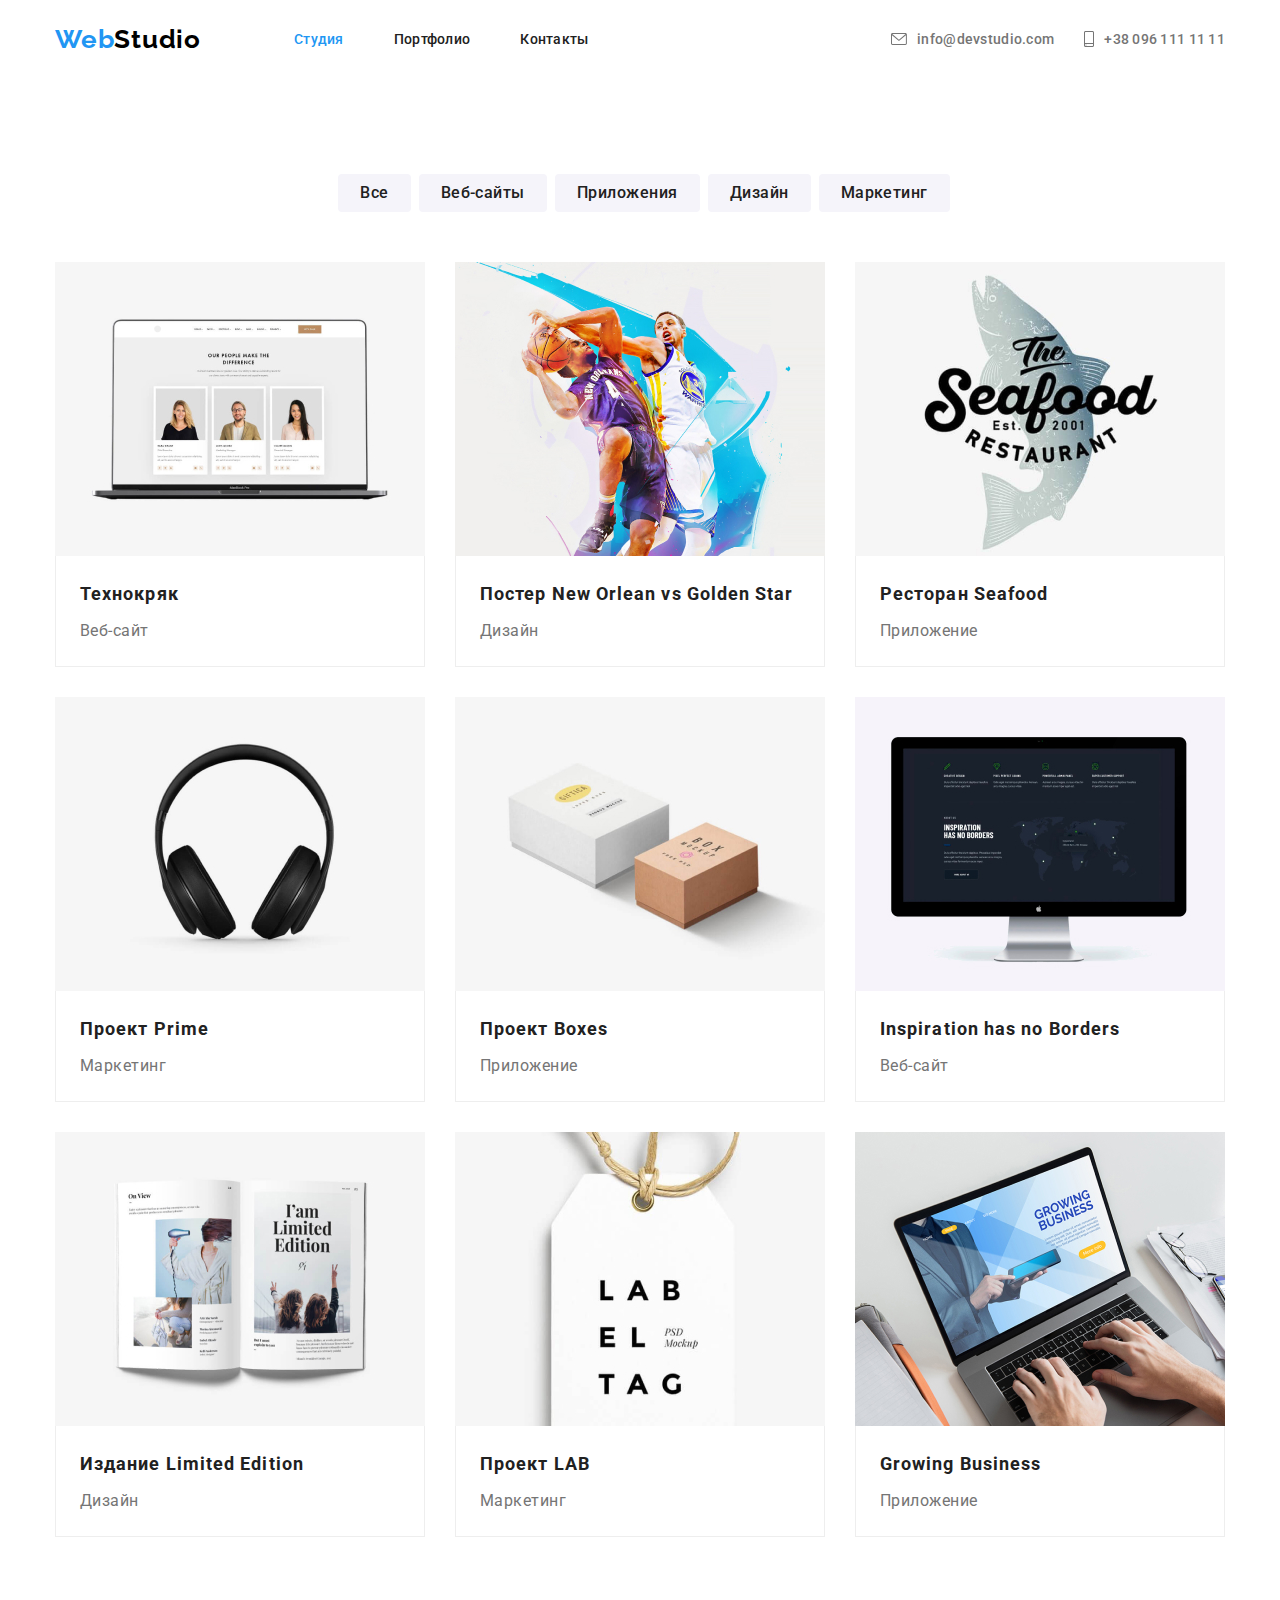
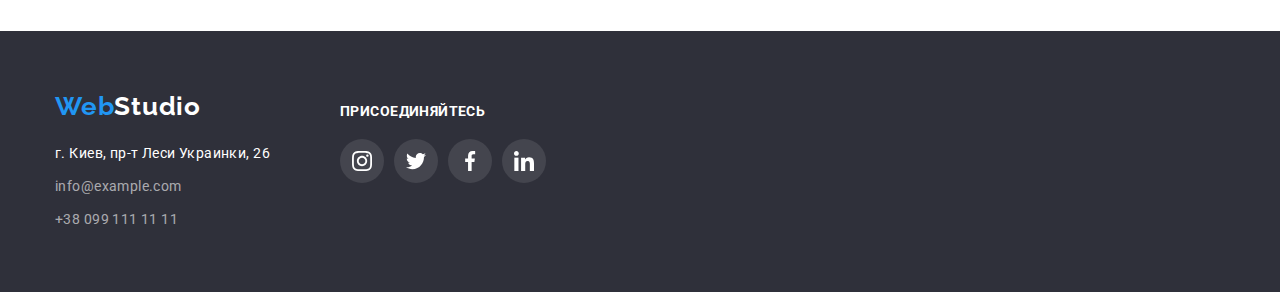
==== commit abf4f5ce: "Додавання фокусу з ефектом тіні на карточки в portfolio та виправлення деяких помилок" ====
--- a/portfolio.html
+++ b/portfolio.html
@@ -15,15 +15,29 @@
                 <nav class="site-nav">
                     <a class="logo link" href="./" aria-label="Логотип сайта Веб Студио"><span class="logo-first">Web</span><span class="logo-second">Studio</span></a>
                     <ul class="navigation-list list">
-                        <li class="navigation-list-item"><a class="navigation-list-link link" href="./index.html">Студия</a></li>
-                        <li class="navigation-list-item"><a class="navigation-list-link active link" href="./portfolio.html">Портфолио</a></li>
+                        <li class="navigation-list-item"><a class="navigation-list-link active link" href="./index.html">Студия</a></li>
+                        <li class="navigation-list-item"><a class="navigation-list-link link" href="./portfolio.html">Портфолио</a></li>
                         <li class="navigation-list-item"><a class="navigation-list-link link" href="#">Контакты</a></li>
                     </ul>
                 </nav>
                 <address class="address">
                     <ul  class="address-list-header list">
-                        <li class="address-list-item"><a class="address-list-link link" href="mailto:info@devstudio.com">info@devstudio.com </a></li>
-                        <li class="address-list-item"><a class="address-list-link link" href="tel:+380961111111"> +38 096 111 11 11</a></li>
+                        <li class="address-list-item">
+                            <a class="address-list-link link" href="mailto:info@devstudio.com">
+                                <svg class="address-list-icon mail-icon">
+                                    <use href="./images/sprite.svg#icon-email" width="16" height="12"></use>
+                                </svg>
+                                <p class="address-list-text">info@devstudio.com </p> 
+                            </a>
+                        </li>
+                        <li class="address-list-item">
+                            <a class="address-list-link link" href="tel:+380961111111">
+                                <svg class="address-list-icon phone-icon">
+                                    <use href="./images/sprite.svg#icon-smartphone" width="10" height="16"></use>
+                                </svg>
+                                <p class="address-list-text"> +38 096 111 11 11</p>
+                            </a>
+                        </li>
                     </ul>  
                 </address>
             </div>
@@ -166,14 +180,50 @@
         </main>
         <footer class="footer">
             <div class="container">
-                <a  class="logo link" href="./" aria-label="Логотип сайта Веб Студио"><span class="logo-first">Web</span><span class="logo-second-dark">Studio</span></a>
-                <address  class="address">
-                    <ul class="addres-list-footer list">
-                        <li class="addres-list-item"><a class="address-footer-link location link" href="https://goo.gl/maps/J2ixgFmDZ8d1wvZj8">г. Киев, пр-т Леси Украинки, 26</a></li>
-                        <li class="addres-list-item"><a class="address-footer-link link" href="mailto:info@example.com">info@example.com</a></li>
-                        <li class="addres-list-item"><a class="address-footer-link link" href="tel:+380991111111">+38 099 111 11 11</a></li>
+                <div class="footer-info">
+                    <a  class="logo link" href="./" aria-label="Логотип сайта Веб Студио"><span class="logo-first">Web</span><span class="logo-second-dark">Studio</span></a>
+                    <address  class="address">
+                        <ul class="addres-list-footer list">
+                            <li class="addres-list-item"><a class="address-footer-link location link" href="https://goo.gl/maps/J2ixgFmDZ8d1wvZj8">г. Киев, пр-т Леси Украинки, 26</a></li>
+                            <li class="addres-list-item"><a class="address-footer-link link" href="mailto:info@example.com">info@example.com</a></li>
+                            <li class="addres-list-item"><a class="address-footer-link link" href="tel:+380991111111">+38 099 111 11 11</a></li>
+                        </ul>
+                    </address>
+                </div>
+                <div class="social-list-our-projekt">
+                    <h2 class="visually-hidden">Наши социальные сети</h2>
+                    <h3 class="social-list-invitation">Присоединяйтесь</h3>
+                    <ul class="social-list list">
+                        <li class="social-list-item">
+                            <a href="#" class="social-list-link dark-social">
+                                <svg class="social-list-icon">
+                                    <use href="./images/sprite.svg#icon-instagram"></use>
+                                </svg>
+                            </a>
+                        </li>
+                        <li class="social-list-item">
+                            <a href="#" class="social-list-link dark-social">
+                                <svg class="social-list-icon">
+                                    <use href="./images/sprite.svg#icon-twitter"></use>
+                                </svg>
+                            </a>
+                        </li>
+                        <li class="social-list-item">
+                            <a href="#" class="social-list-link dark-social">
+                                <svg class="social-list-icon">
+                                    <use href="./images/sprite.svg#icon-facebook"></use>
+                                </svg>
+                            </a>
+                        </li>
+                        <li class="social-list-item">
+                            <a href="#" class="social-list-link dark-social">
+                                <svg class="social-list-icon">
+                                    <use href="./images/sprite.svg#icon-linkedin"></use>
+                                </svg>
+                            </a>
+                        </li>
                     </ul>
-                </address>
+                </div>
             </div>
         </footer>
     </body>
--- a/css/styles.css
+++ b/css/styles.css
@@ -448,11 +448,13 @@
         border-radius: 4px;
 }
 
-.our-client-link:hover {
+.our-client-link:hover,
+.our-client-link:focus {
         border-color: var(--accent-color);
 }
 
-.our-client-link:hover .our-clients-icon {
+.our-client-link:hover .our-clients-icon,
+.our-client-link:focus .our-clients-icon {
         fill: var(--accent-color);
 }
 
@@ -642,7 +644,20 @@
 
 }
 
-.portfolio-list-item:hover {
+.portfolio-list-link {
+        display:block;
+
+}
+
+.portfolio-list-link:hover,
+.portfolio-list-link:focus {
         box-shadow: 0px 1px 1px rgba(0, 0, 0, 0.12), 0px 4px 4px rgba(0, 0, 0, 0.06), 1px 4px 6px rgba(0, 0, 0, 0.16);
 }
+
+
+
+
+
+
+
 /* ============== PORTFOLIO.HTML END ============== */
